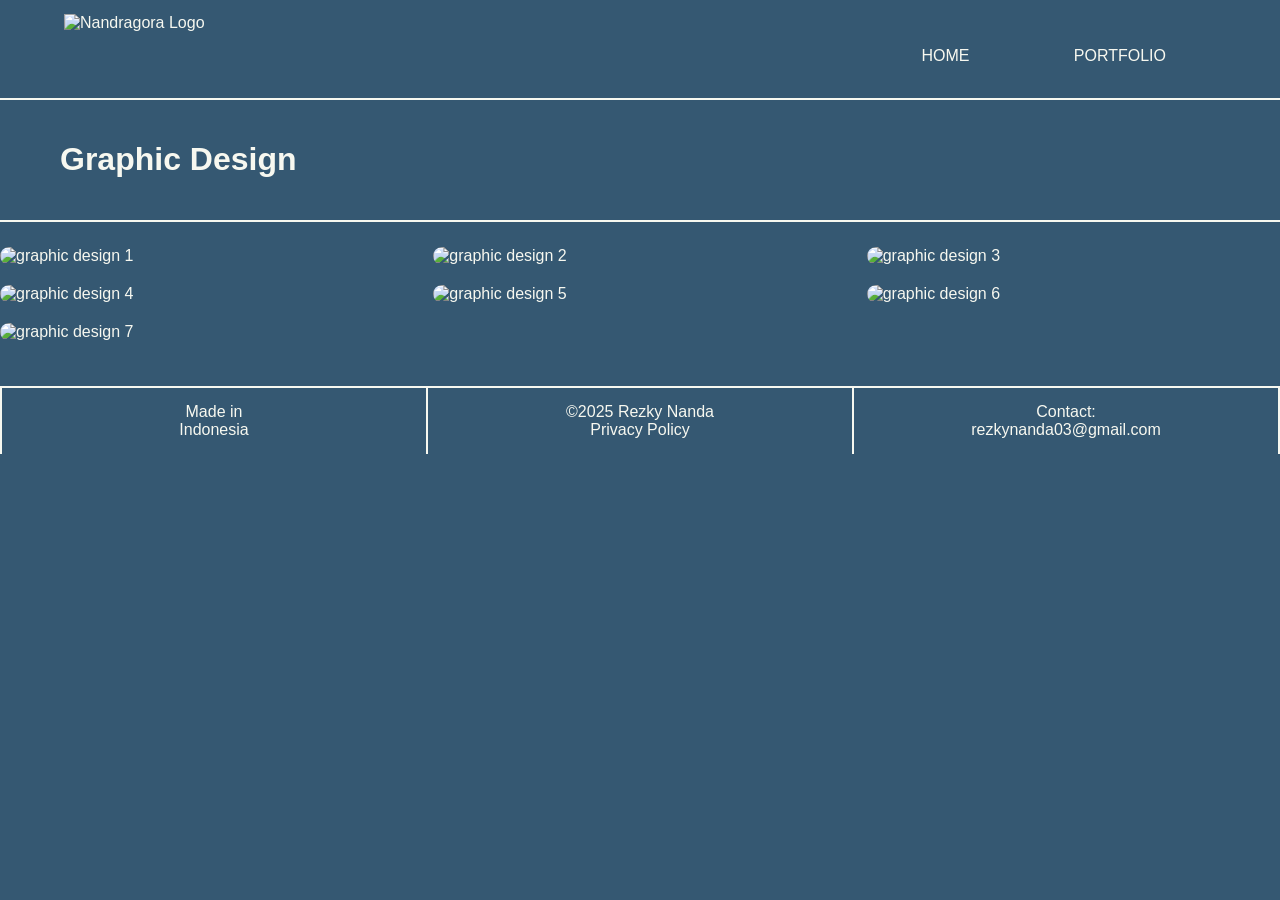
==== design.html @ 8b9dc46d "Add files via upload" ====
<!DOCTYPE html>
<html lang="en">
<head>
    <meta charset="UTF-8">
    <meta name="viewport" content="width=device-width, initial-scale=1.0">
    <title>Nandragora-GraphicDesign</title>
    <link rel="stylesheet" href="style3.css">
</head>
<body>
    <header>
        <div class="container-header">
            <img src="assets/logo2.png" alt="Nandragora Logo" class="logo">

            <nav>
                <ul>
                    <li><a href="index.html">Home</a></li>
                    <li><a href="porto.html">Portfolio</a></li>
                </ul>
            </nav>
        </div>
        <div class="line"></div>
        <h1>Graphic Design</h1>
        <div class="line"></div>
    </header>
    <section class="image">
        <div class="container-image">
            <img src="assets/23.png" alt="graphic design 1">
            <img src="assets/9.png" alt="graphic design 2">
            <img src="assets/10.png" alt="graphic design 3">
            <img src="assets/8.png" alt="graphic design 4">
            <img src="assets/11.png" alt="graphic design 5"> 
            <img src="assets/12.png" alt="graphic design 6">
            <img src="assets/13.png" alt="graphic design 7">
        </div>
    </section>
     <footer>
        <div class="credits">
            <div class="bord">
                <table>
                    <tr>
                        <th>Made in <br> Indonesia</th>
                        <th>&copy2025 Rezky Nanda <br> Privacy Policy</th>
                        <th>Contact: <br> rezkynanda03@gmail.com</th>
                    </tr>
                </table>
            </div>
        </div>
    </footer>
</body>
</html>
---- style3.css ----
body {
    margin: 0;
    padding: 0;
    font-family: poppins, sans-serif;
    background-color: #355872;
    block-size: border-box;
    color: #F7F8F0  ;
}

.container-header {
    width: 90%;
    margin: 0 auto;
}

.logo {
    height: 70px;
    float: left;
    padding: 14px 0;
}

nav {
    float: right;
}

nav ul {
    list-style: none;
    margin: 0;
    padding: 0;
}

nav li {
    display: inline-block;
    margin:0 50px;
    text-transform: uppercase;
    margin-top: 47px;

}
nav a {
    text-decoration: none;
    color: #F7F8F0;
    font-weight: 200;
}

nav a:hover {
    color: #F7F8F0;
    font-weight: 500;
    border-bottom: 2px solid #F7F8F0;
}

.line {
    height: 2px;
    background-color: #F7F8F0;
    margin: 0 auto;
    width: 100%;;
    display: flex;
}

header h1{
    padding: 20px 60px;
}

.container-image {
    display: grid;
    grid-template-columns: auto auto auto;
    gap: 20px;
    padding: 25px 0px;
}

.container-image img {
    width: 100%;
    height: auto;
    border-radius: 10px;
}


.bord {
    text-align: center;
}
table {
    width: 100%;
    border-collapse: collapse;
    table-layout: fixed;
    margin-top: 20px;
    border-top: 2px solid #F7F8F0;
   
}

th, tr {
    border-left: 2px solid #F7F8F0;
    padding: 15px 20px;
    text-align: center;
     font-weight: normal;
    border-right: 2px solid #F7F8F0;
}

/* Responsive Design */
@media (max-width: 768px) {
    .container-header {
        width: 95%;
    }

    .logo {
        height: 50px;
        padding: 10px 0;
    }

    nav {
        float: none;
        text-align: center;
    }

    nav li {
        display: block;
        margin: 10px 0;
        margin-top: 20px;
    }

    header h1 {
        padding: 20px 20px;
        font-size: 2rem;
    }

    .container-image {
        grid-template-columns: 1fr;
        gap: 15px;
        padding: 20px 10px;
    }

    table {
        font-size: 14px;
    }

    th, tr {
        padding: 10px;
    }
}
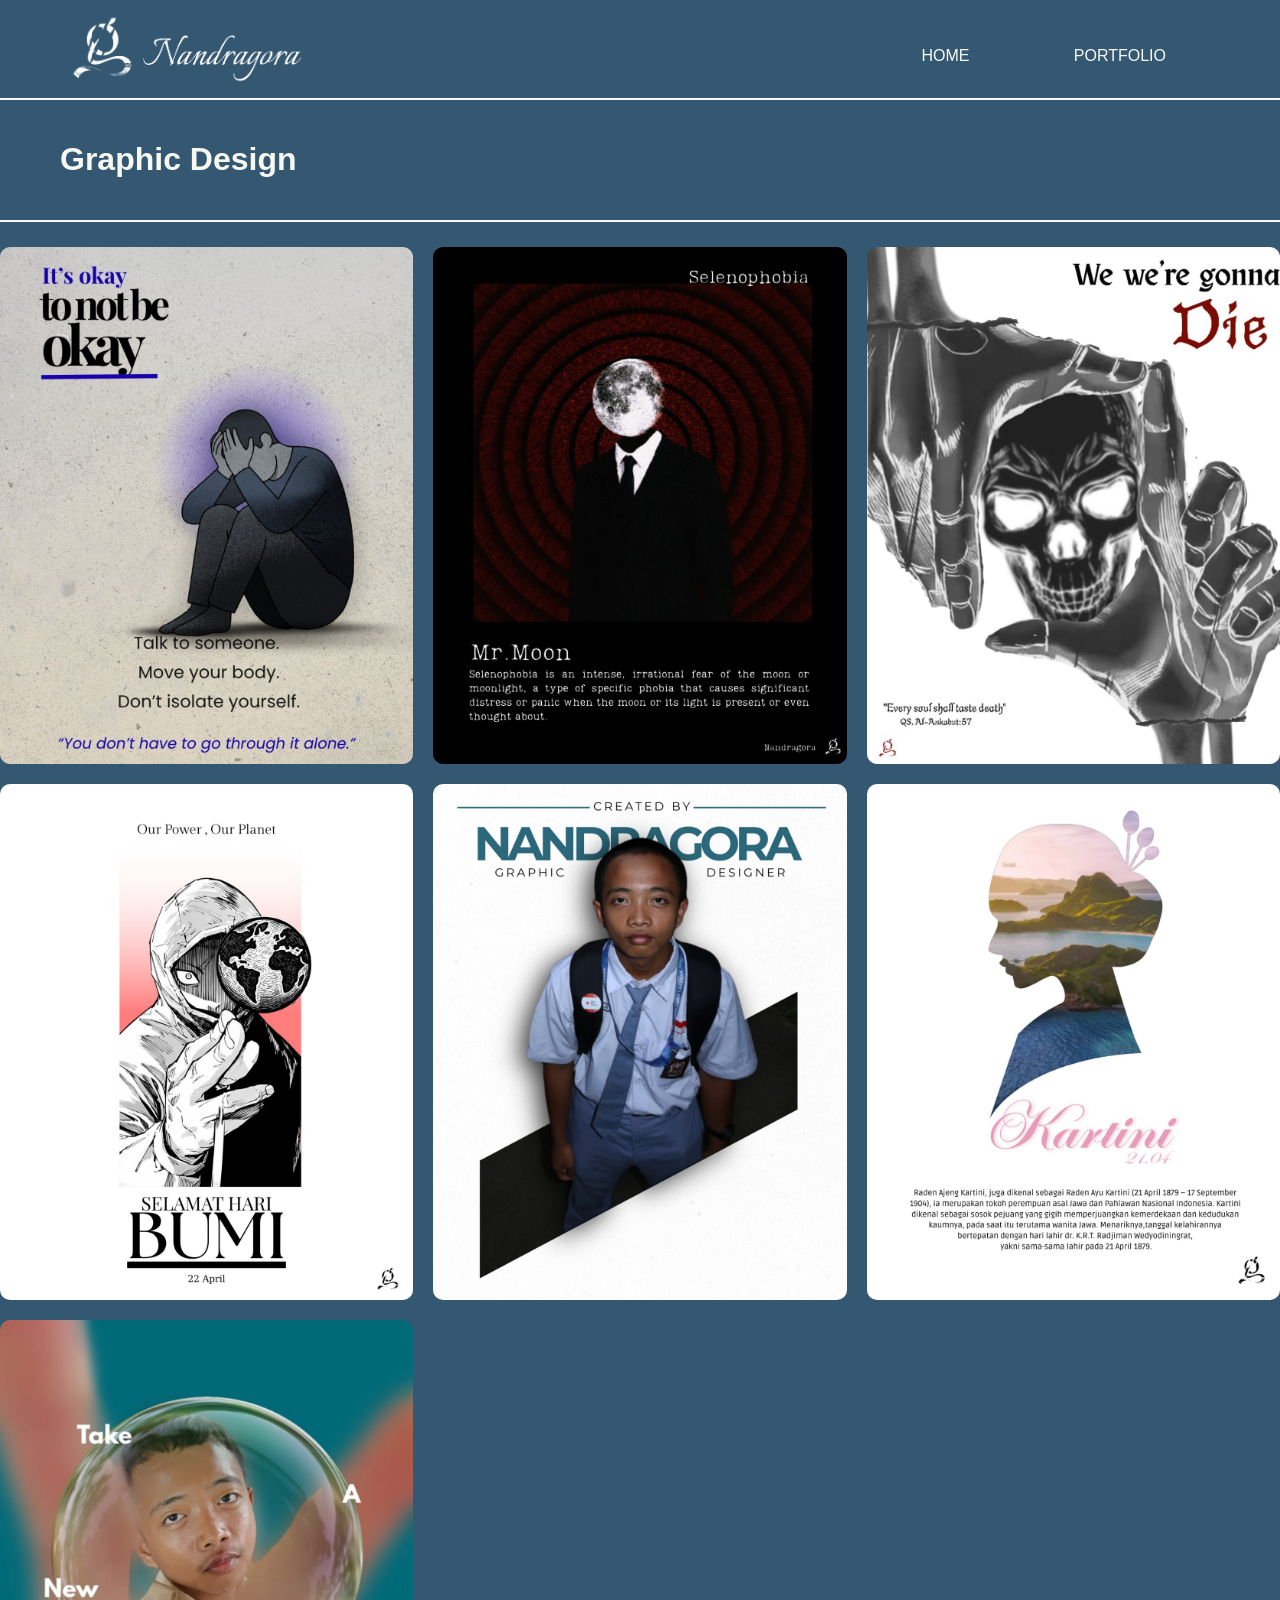
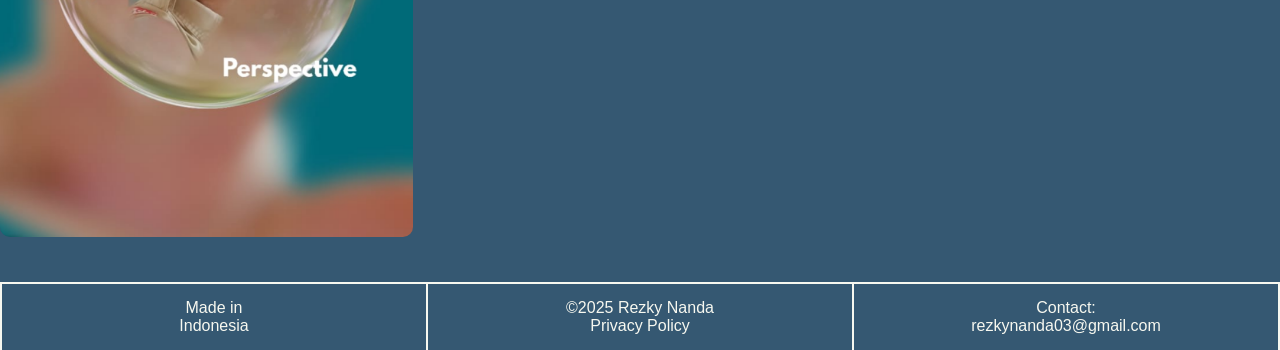
==== commit cfe40831: "Update design.html" ====
--- a/design.html
+++ b/design.html
@@ -9,7 +9,7 @@
 <body>
     <header>
         <div class="container-header">
-            <img src="assets/logo2.png" alt="Nandragora Logo" class="logo">
+            <img src="logo2.png" alt="Nandragora Logo" class="logo">
 
             <nav>
                 <ul>
@@ -24,13 +24,13 @@
     </header>
     <section class="image">
         <div class="container-image">
-            <img src="assets/23.png" alt="graphic design 1">
-            <img src="assets/9.png" alt="graphic design 2">
-            <img src="assets/10.png" alt="graphic design 3">
-            <img src="assets/8.png" alt="graphic design 4">
-            <img src="assets/11.png" alt="graphic design 5"> 
-            <img src="assets/12.png" alt="graphic design 6">
-            <img src="assets/13.png" alt="graphic design 7">
+            <img src="23.png" alt="graphic design 1">
+            <img src="9.png" alt="graphic design 2">
+            <img src="10.png" alt="graphic design 3">
+            <img src="8.png" alt="graphic design 4">
+            <img src="11.png" alt="graphic design 5"> 
+            <img src="12.png" alt="graphic design 6">
+            <img src="13.png" alt="graphic design 7">
         </div>
     </section>
      <footer>
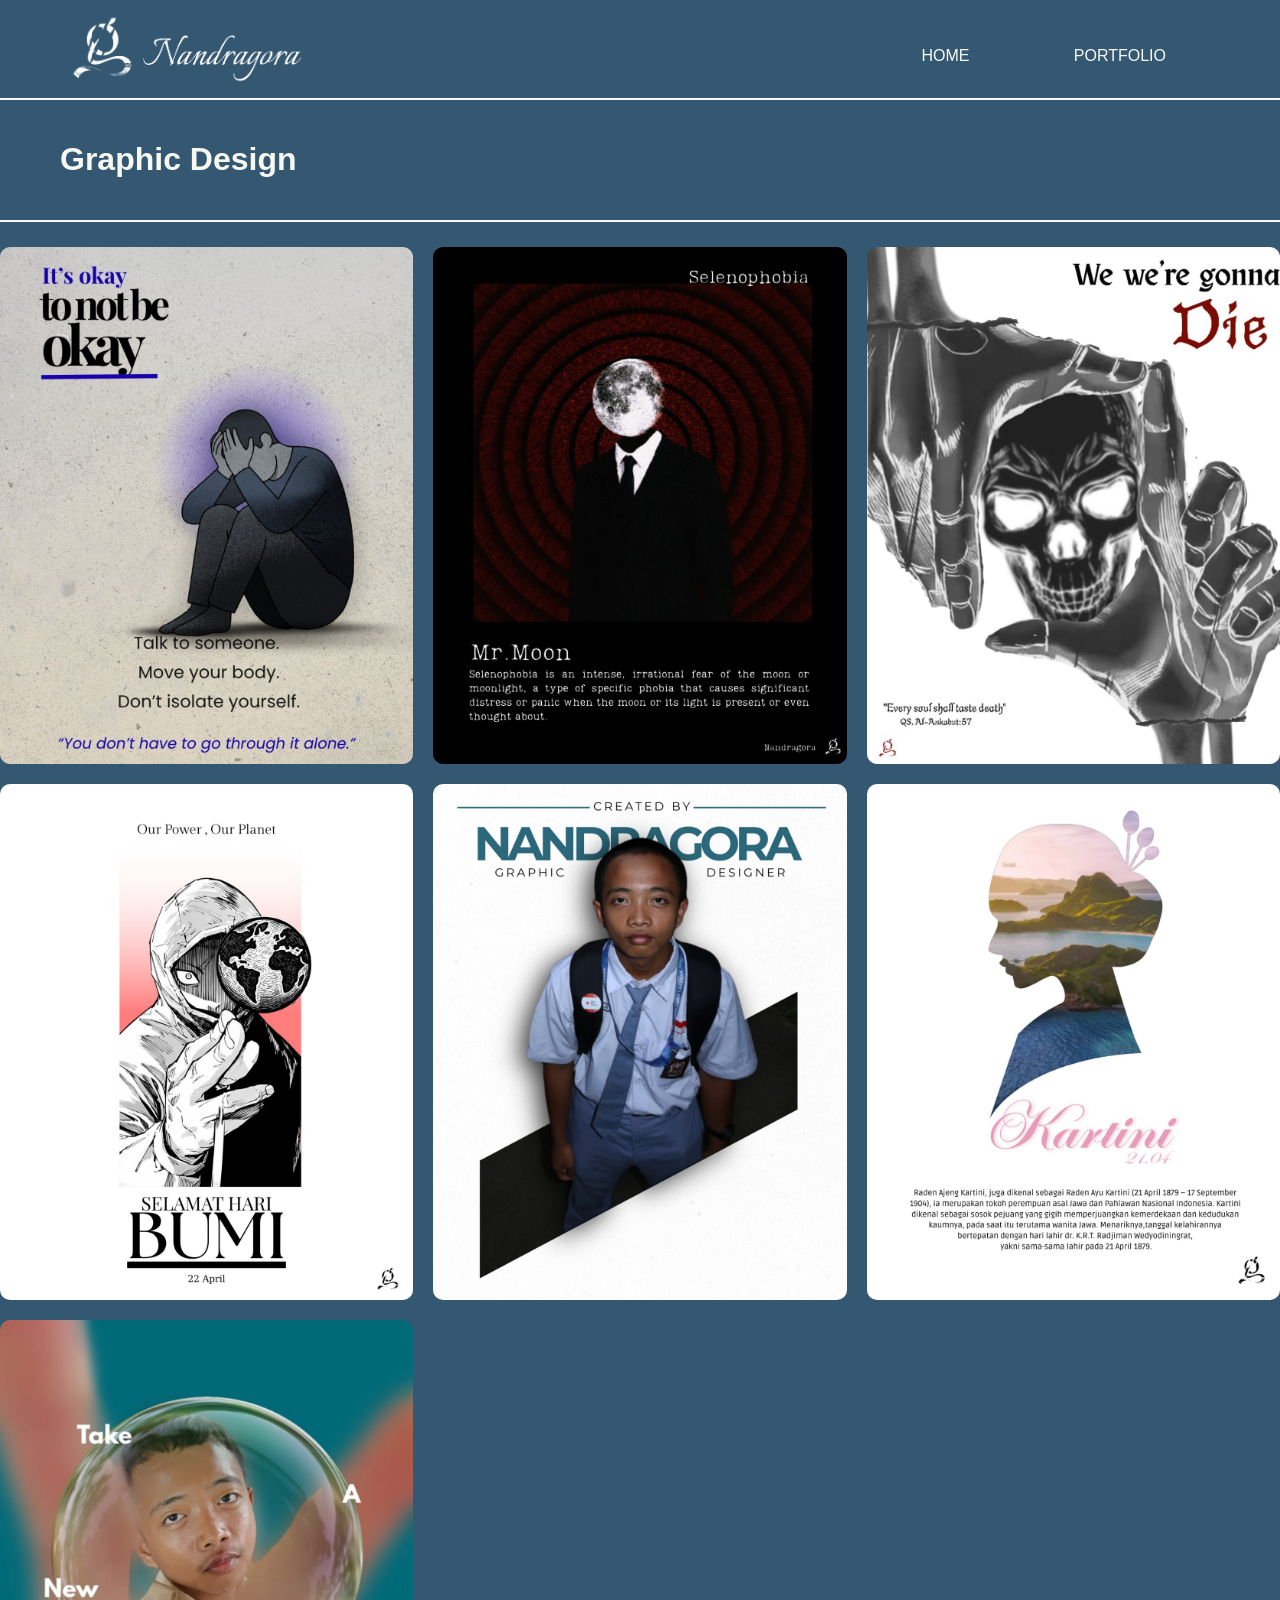
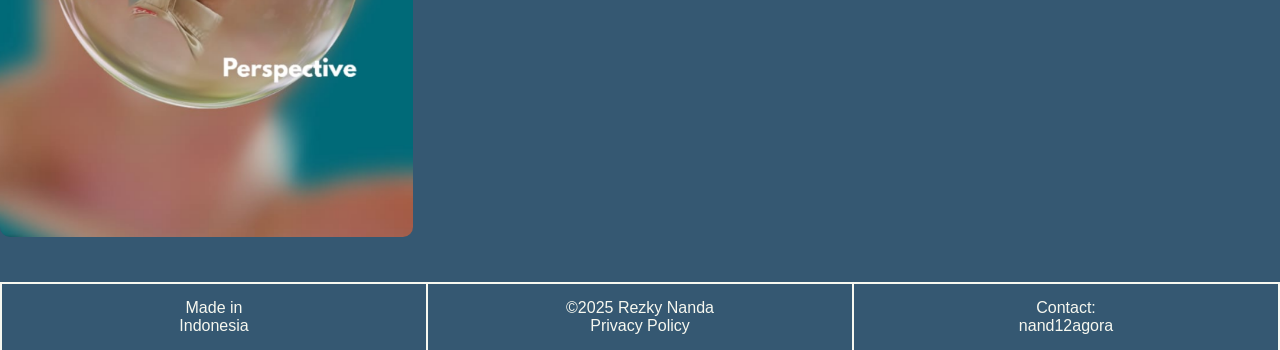
==== commit bb81e6a5: "Update design.html" ====
--- a/design.html
+++ b/design.html
@@ -40,7 +40,7 @@
                     <tr>
                         <th>Made in <br> Indonesia</th>
                         <th>&copy2025 Rezky Nanda <br> Privacy Policy</th>
-                        <th>Contact: <br> rezkynanda03@gmail.com</th>
+                        <th>Contact: <br> nand12agora</th>
                     </tr>
                 </table>
             </div>
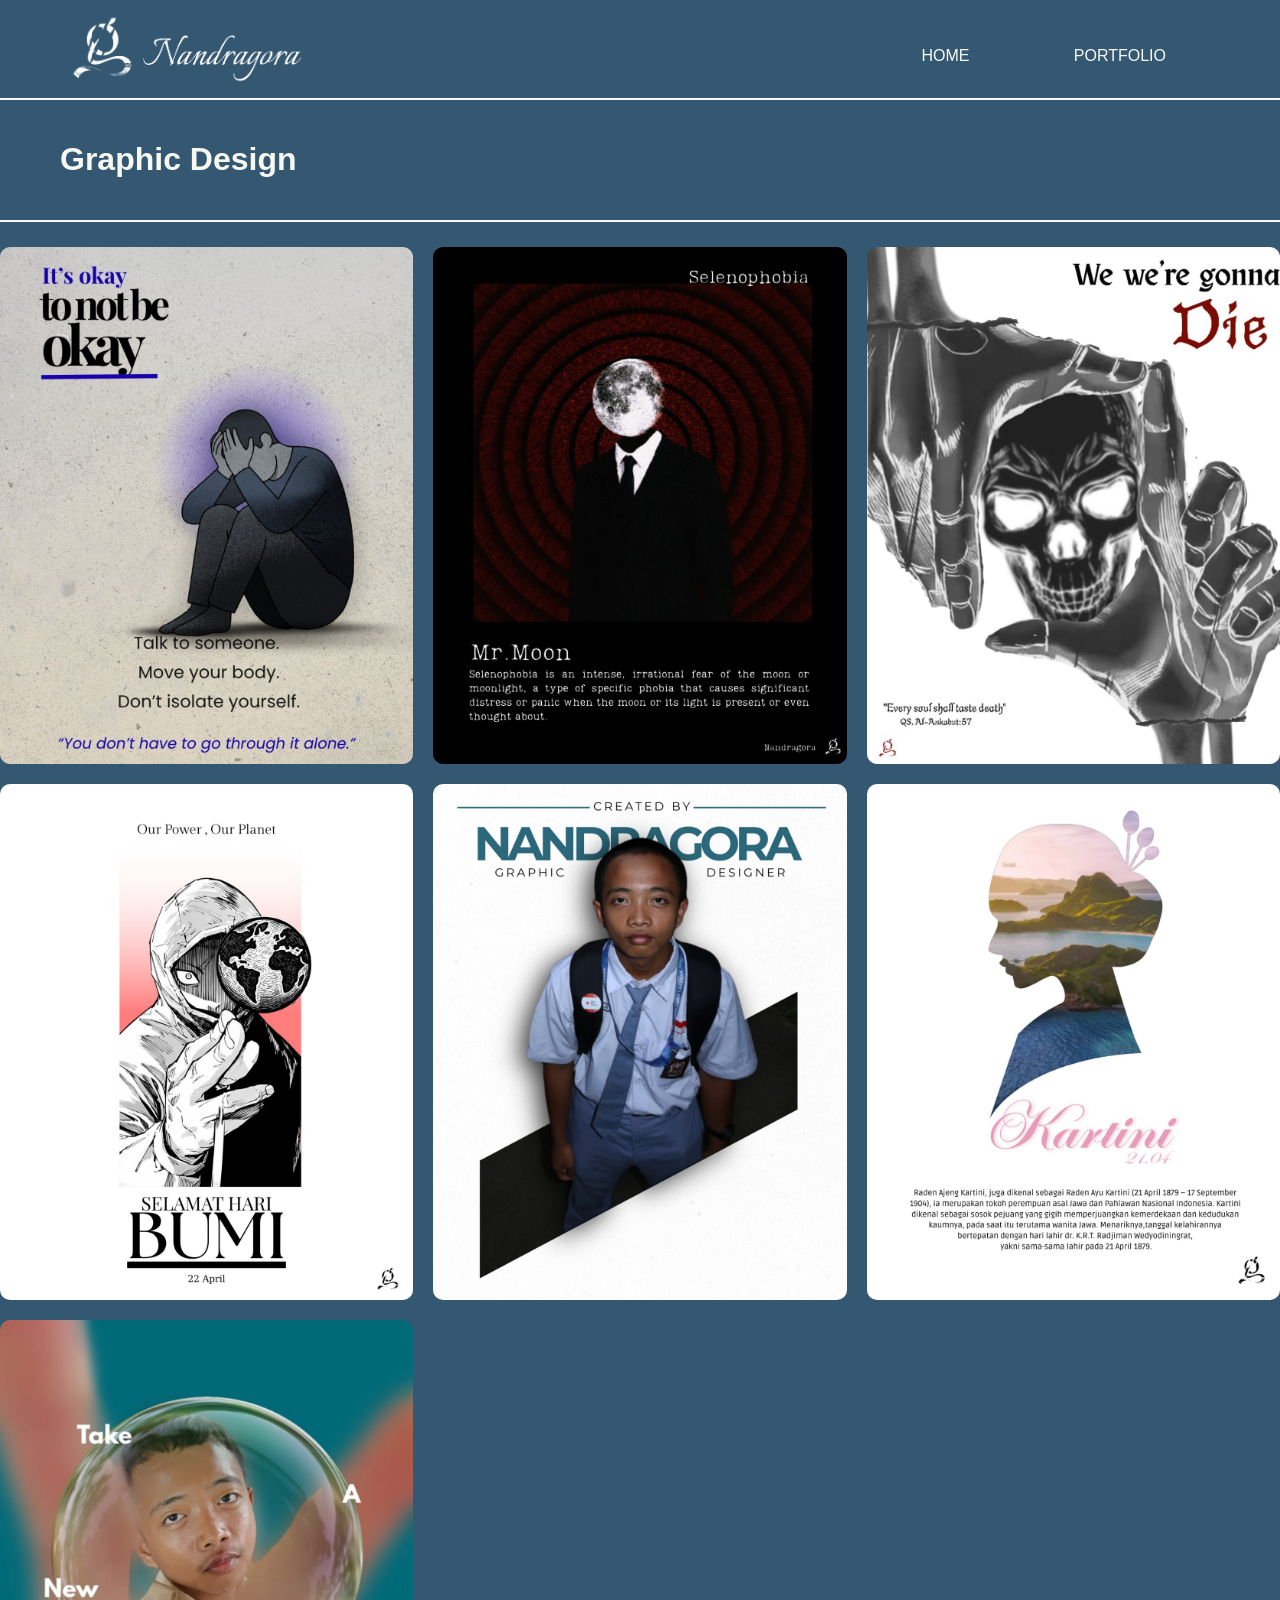
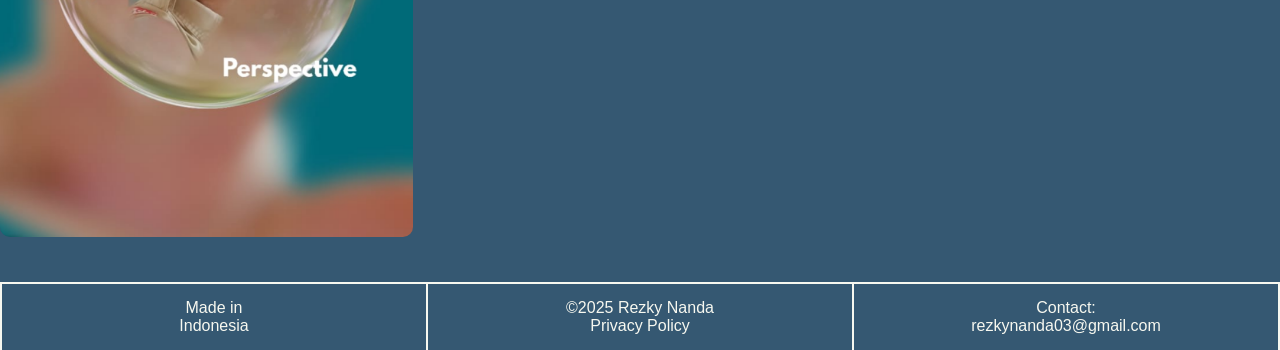
==== commit 60be9c67: "Update design.html" ====
--- a/design.html
+++ b/design.html
@@ -40,7 +40,7 @@
                     <tr>
                         <th>Made in <br> Indonesia</th>
                         <th>&copy2025 Rezky Nanda <br> Privacy Policy</th>
-                        <th>Contact: <br> nand12agora</th>
+                        <th>Contact: <br> rezkynanda03@gmail.com</th>
                     </tr>
                 </table>
             </div>
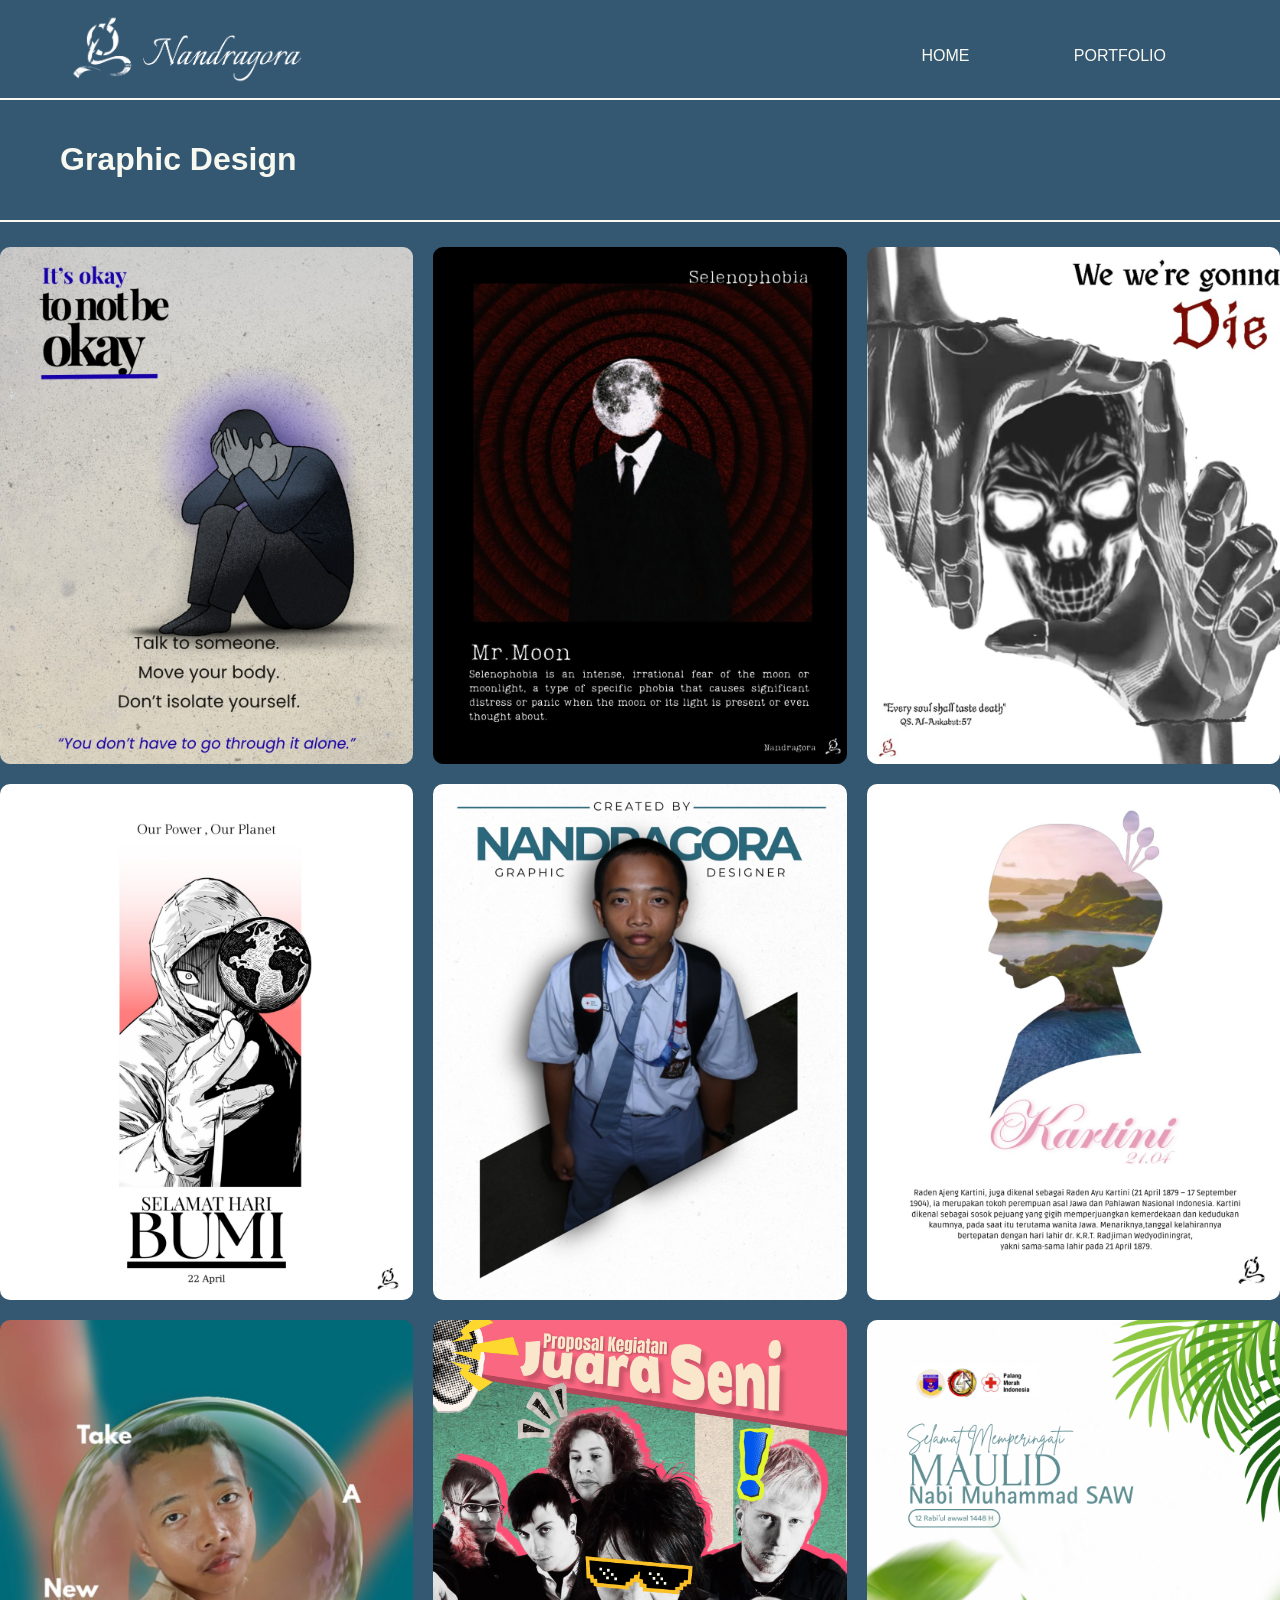
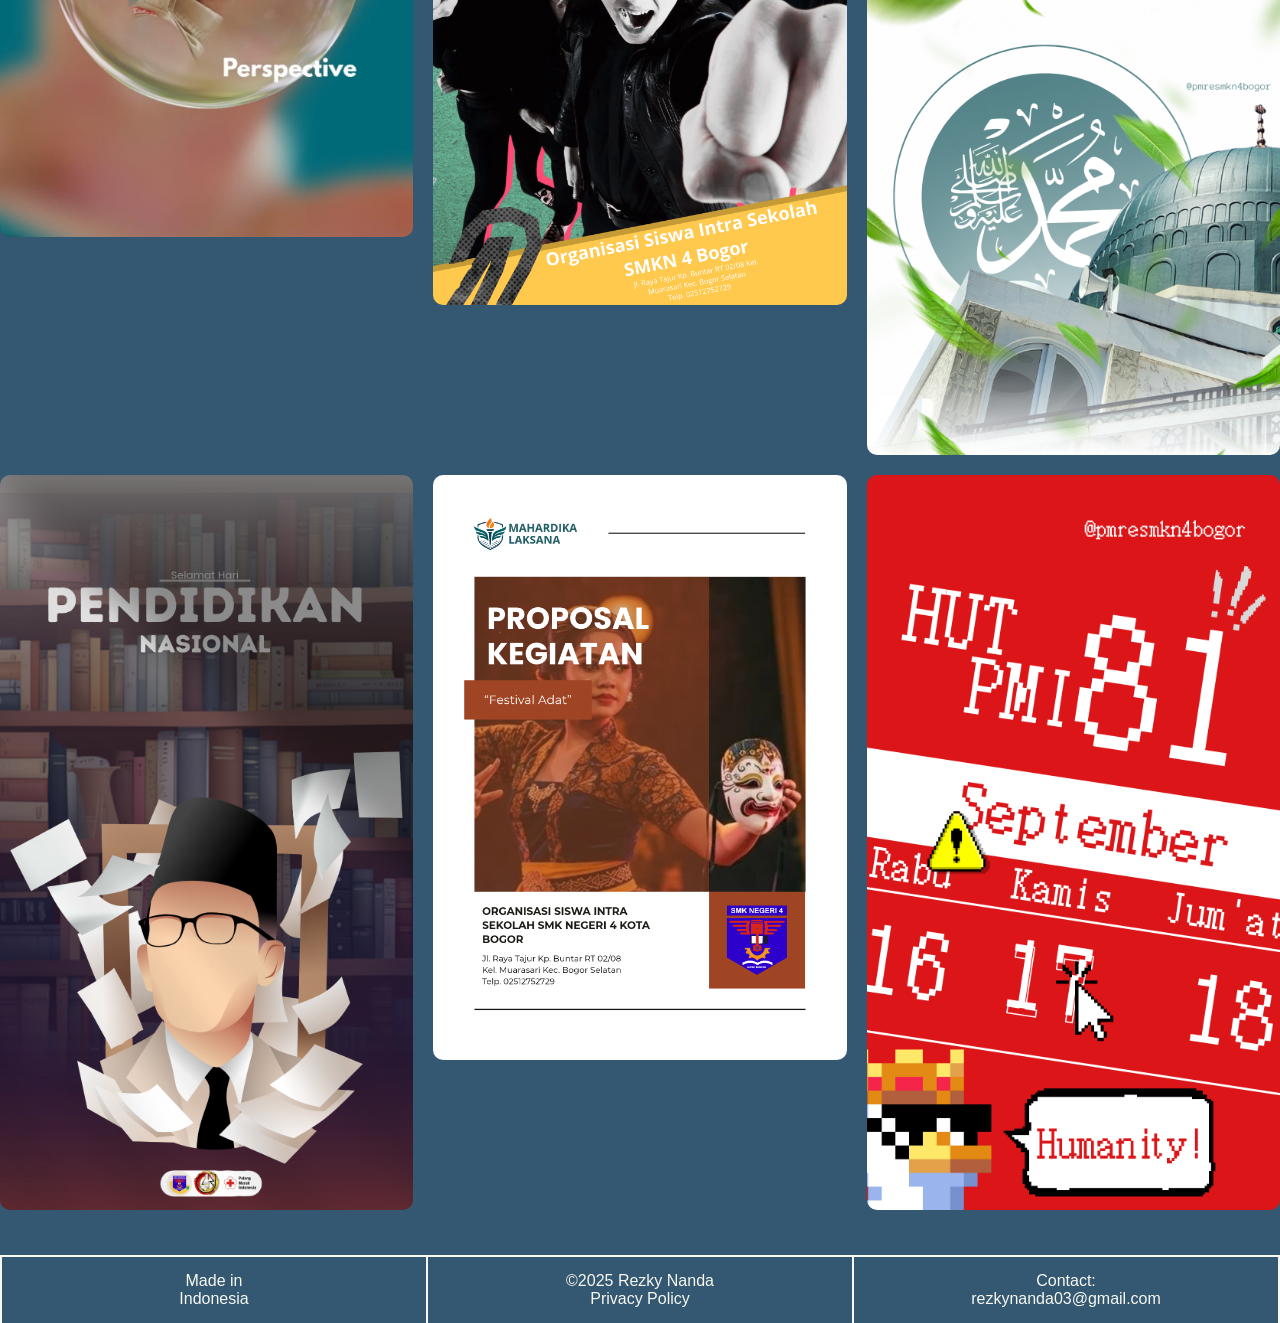
==== commit 771a1f6a: "Update design.html" ====
--- a/design.html
+++ b/design.html
@@ -31,6 +31,11 @@
             <img src="11.png" alt="graphic design 5"> 
             <img src="12.png" alt="graphic design 6">
             <img src="13.png" alt="graphic design 7">
+            <img src="q.png" alt="graphic design 8">
+            <img src="w.png" alt="graphic design 9">
+            <img src="e.png" alt="graphic design 10">
+            <img src="r.png" alt="graphic design 11">
+            <img src="t.png" alt="graphic design 12">
         </div>
     </section>
      <footer>
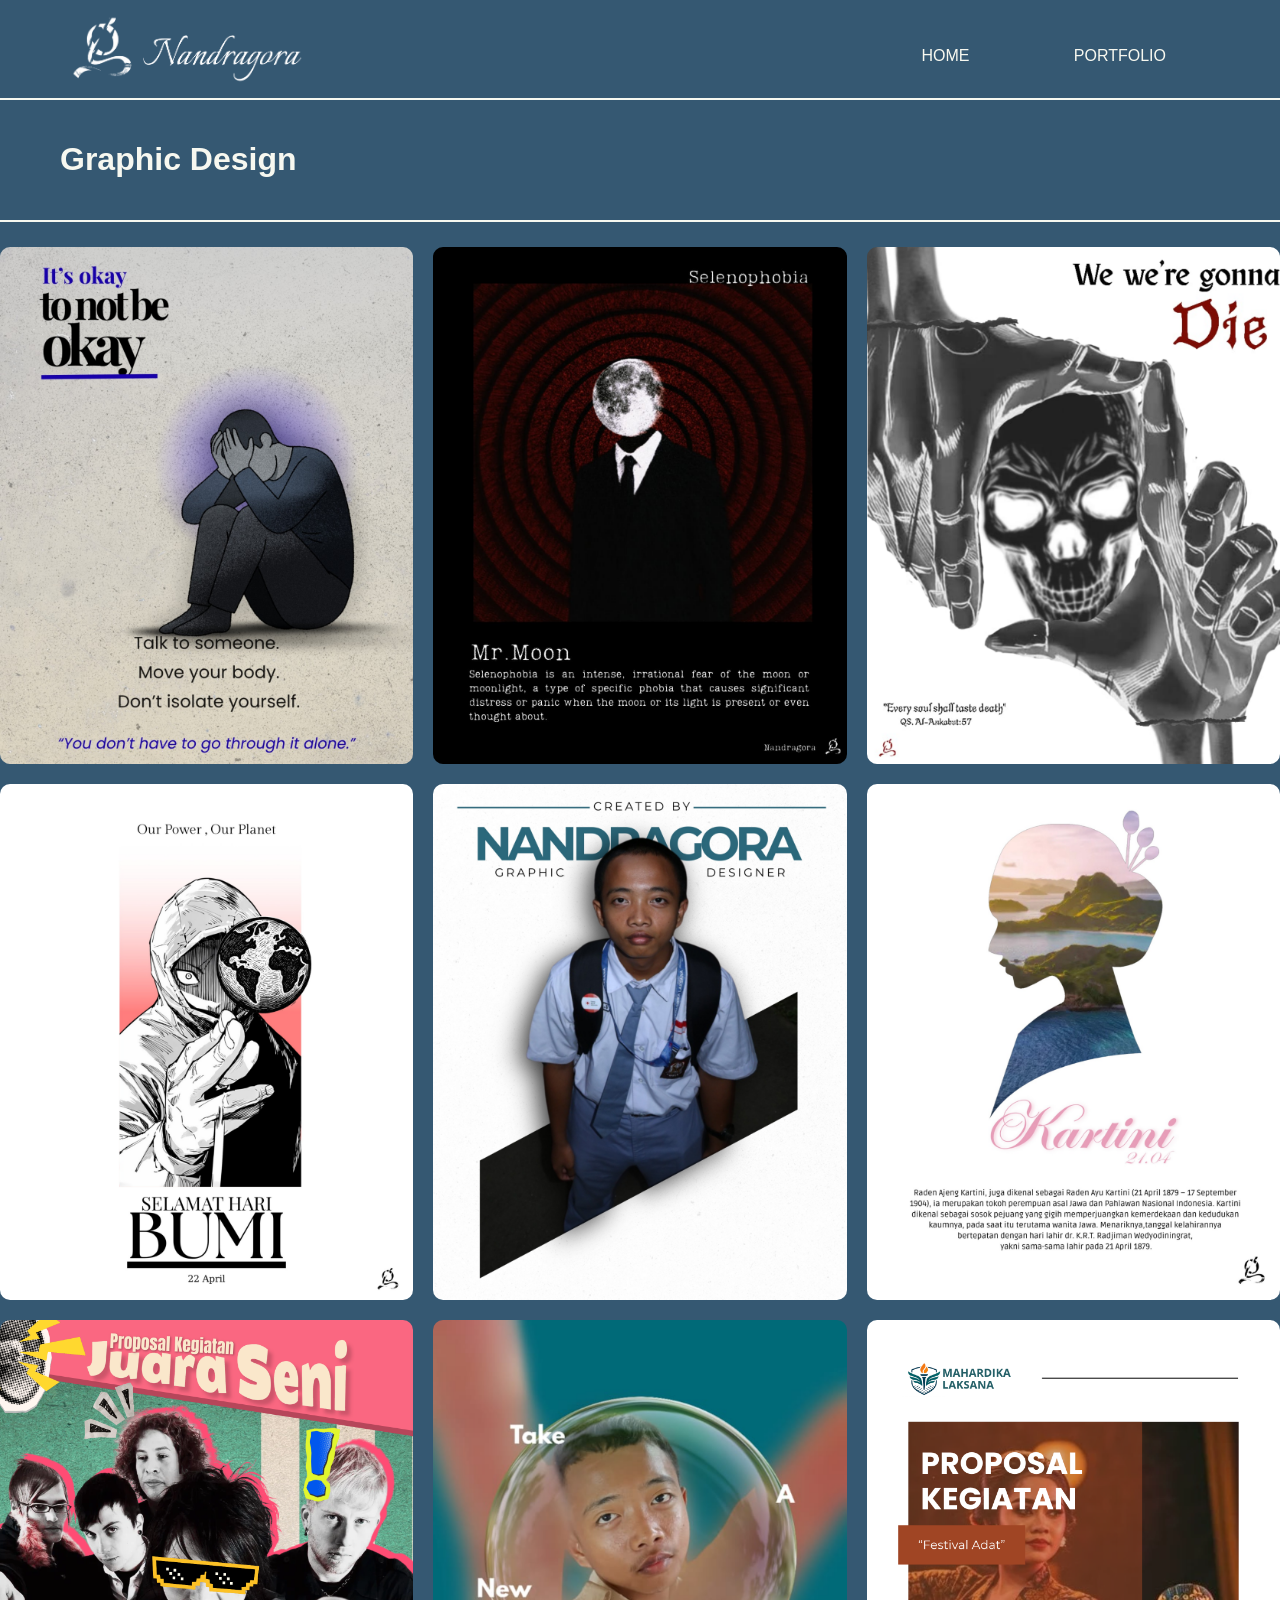
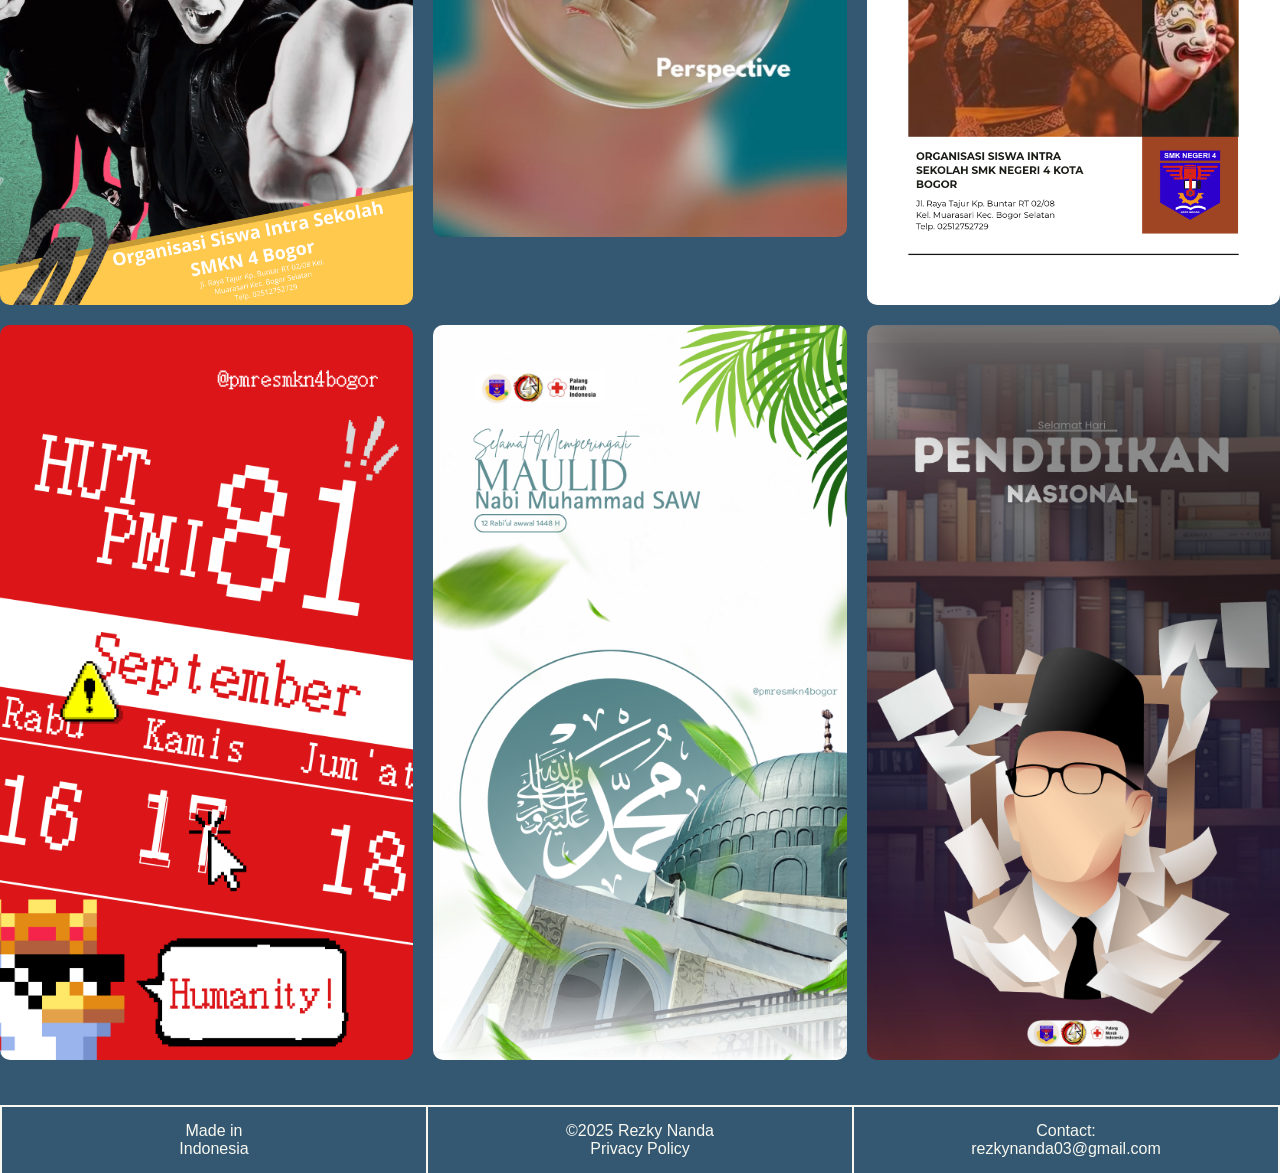
==== commit 317c028f: "Update design.html" ====
--- a/design.html
+++ b/design.html
@@ -30,12 +30,12 @@
             <img src="8.png" alt="graphic design 4">
             <img src="11.png" alt="graphic design 5"> 
             <img src="12.png" alt="graphic design 6">
+            <img src="q.png" alt="graphic design 8">
             <img src="13.png" alt="graphic design 7">
-            <img src="q.png" alt="graphic design 8">
+            <img src="r.png" alt="graphic design 11">
+            <img src="t.png" alt="graphic design 12">
             <img src="w.png" alt="graphic design 9">
             <img src="e.png" alt="graphic design 10">
-            <img src="r.png" alt="graphic design 11">
-            <img src="t.png" alt="graphic design 12">
         </div>
     </section>
      <footer>
